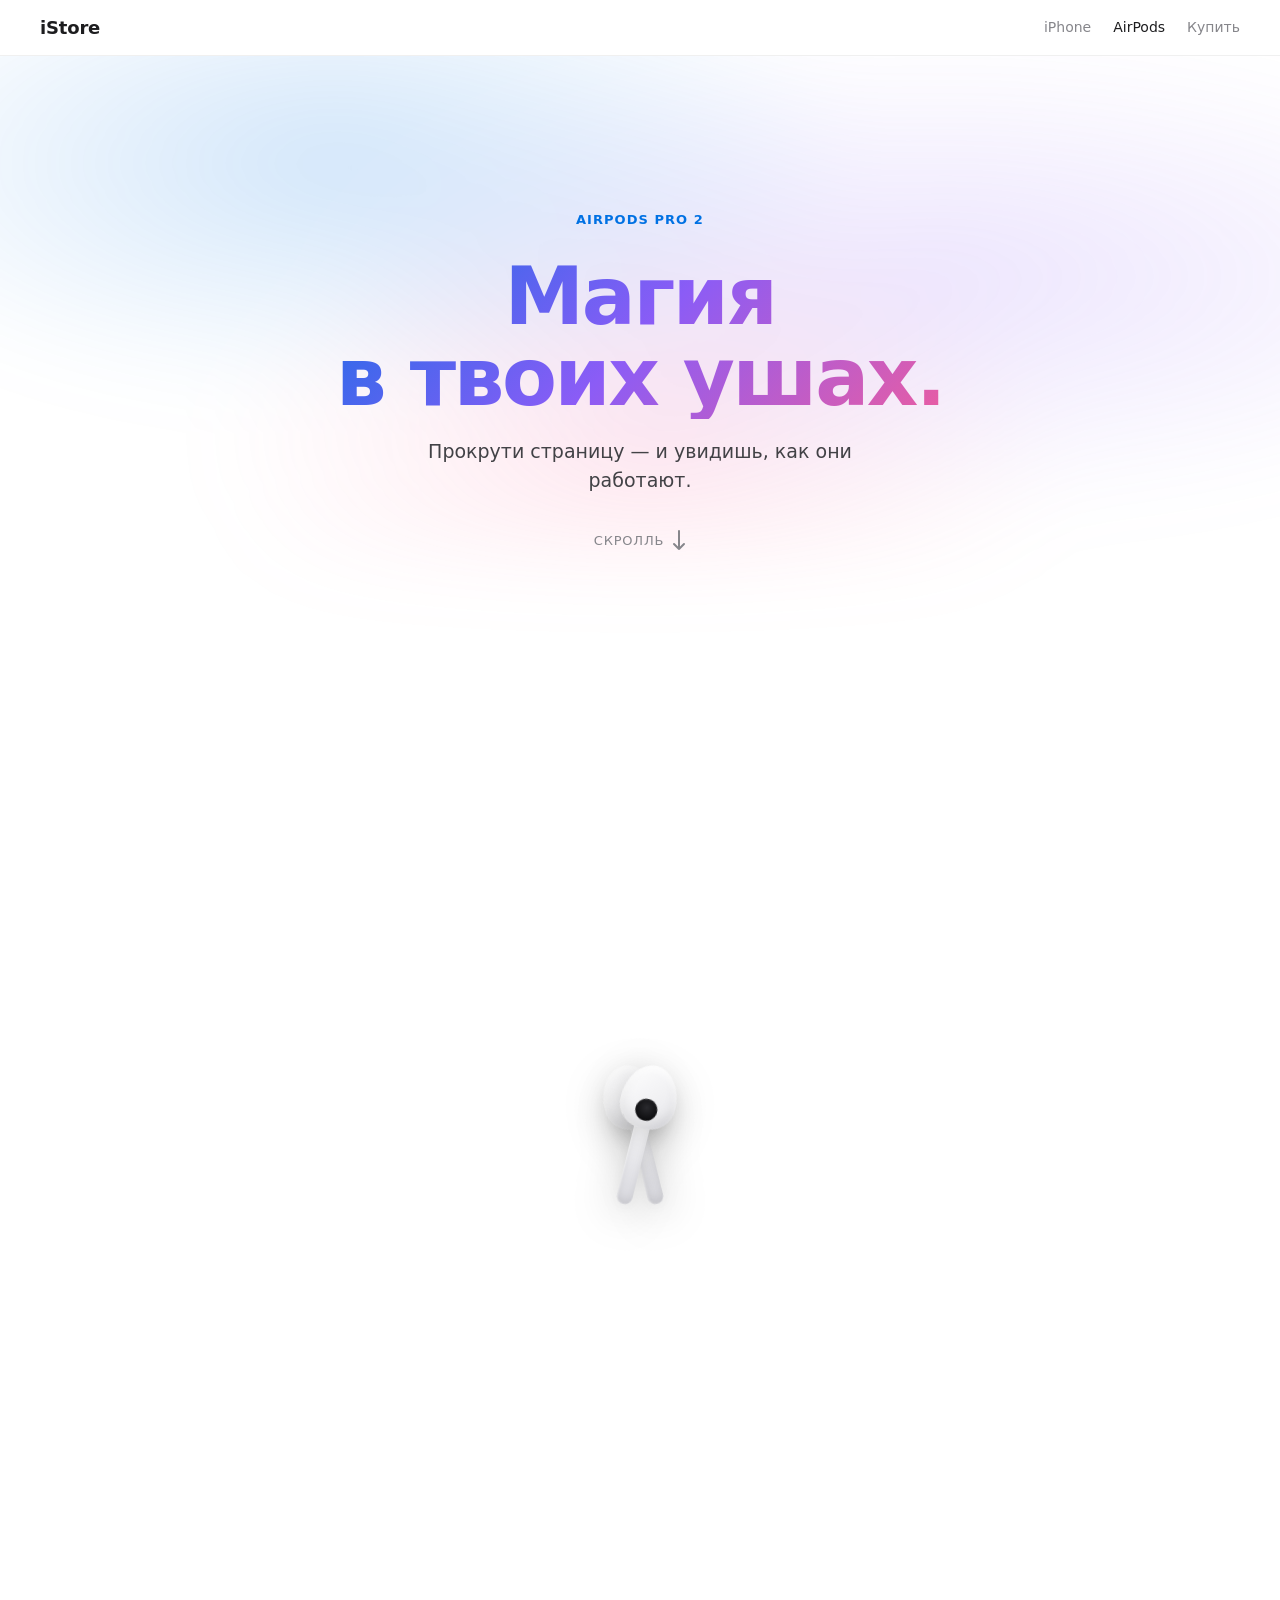
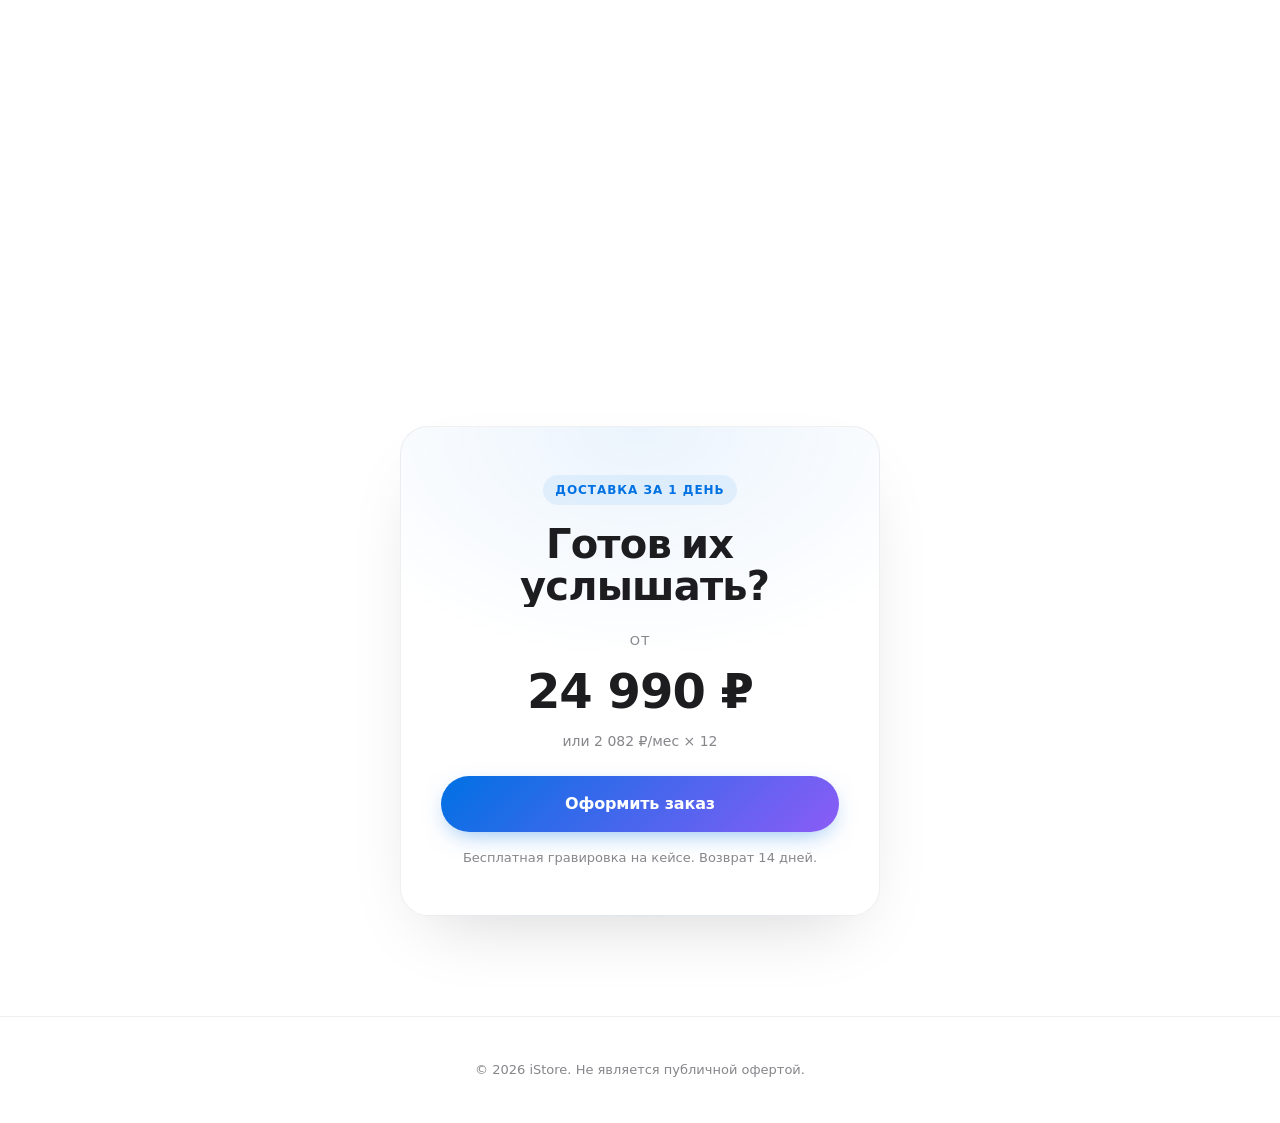
==== airpods.html @ 724ec8c1 "add dedicated AirPods page with sticky scroll story New /airpods.html with a 320svh sticky scene spl" ====
<!DOCTYPE html>
<html lang="ru">
<head>
  <meta charset="UTF-8" />
  <meta name="viewport" content="width=device-width, initial-scale=1, viewport-fit=cover" />
  <meta name="theme-color" content="#ffffff" />
  <meta name="description" content="AirPods Pro 2 — активное шумоподавление, пространственное аудио." />
  <title>AirPods Pro 2 — iStore</title>
  <link rel="stylesheet" href="styles.css" />
</head>
<body>
  <div class="scroll-progress" aria-hidden="true">
    <div class="scroll-progress__fill"></div>
  </div>

  <header class="nav">
    <a class="nav__logo" href="index.html">iStore</a>
    <nav class="nav__links" aria-label="Основная навигация">
      <a href="index.html#features">iPhone</a>
      <a href="airpods.html" aria-current="page">AirPods</a>
      <a href="#buy">Купить</a>
    </nav>
  </header>

  <main>
    <section class="story-hero">
      <div class="hero__glow" aria-hidden="true"></div>
      <p class="hero__eyebrow reveal">AirPods Pro 2</p>
      <h1 class="story-hero__title reveal--blur" style="--delay: 120ms">Магия в&nbsp;твоих&nbsp;ушах.</h1>
      <p class="story-hero__sub reveal" style="--delay: 280ms">
        Прокрути страницу — и&nbsp;увидишь, как они работают.
      </p>
      <div class="story-hero__hint" aria-hidden="true">
        <span>Скролль</span>
        <svg width="14" height="22" viewBox="0 0 14 22" fill="none">
          <path d="M7 1v18m0 0l-5-5m5 5l5-5" stroke="currentColor" stroke-width="2" stroke-linecap="round" stroke-linejoin="round"/>
        </svg>
      </div>
    </section>

    <section class="airpods-story" aria-label="Демонстрация AirPods Pro">
      <div class="airpods-story__track">
        <div class="airpods-story__viewport">
          <div class="silhouette" aria-hidden="true">
            <div class="silhouette__head"></div>
            <div class="silhouette__body"></div>
          </div>

          <div class="story-specs" aria-live="polite">
            <h2 class="story-specs__title">Что внутри</h2>
            <ul class="story-specs__list">
              <li><b>Чип H2</b><span>В&nbsp;2× мощнее активное шумоподавление и&nbsp;адаптивный режим.</span></li>
              <li><b>6 часов</b><span>Воспроизведение на&nbsp;одном заряде. До&nbsp;30&nbsp;ч с&nbsp;кейсом.</span></li>
              <li><b>Lossless</b><span>Аудио без&nbsp;потерь с&nbsp;ультранизкой задержкой в&nbsp;Vision Pro.</span></li>
              <li><b>USB-C, IP54</b><span>Зарядка кейса. Защита от пыли и&nbsp;брызг.</span></li>
            </ul>
          </div>

          <div class="story-bud story-bud--left" aria-hidden="true">
            <div class="airpod__bud"><span class="airpod__mesh"></span></div>
            <div class="airpod__stem"></div>
          </div>
          <div class="story-bud story-bud--right" aria-hidden="true">
            <div class="airpod__bud"><span class="airpod__mesh"></span></div>
            <div class="airpod__stem"></div>
          </div>
        </div>
      </div>
    </section>

    <section class="buy" id="buy">
      <div class="buy__card reveal--blur">
        <p class="buy__eyebrow">Доставка за&nbsp;1&nbsp;день</p>
        <h2 class="buy__title split" data-split>Готов их услышать?</h2>
        <div class="buy__price">
          <span class="buy__price-from">от</span>
          <span class="buy__price-value">24&nbsp;990&nbsp;₽</span>
          <span class="buy__price-note">или&nbsp;2&nbsp;082&nbsp;₽/мес ×&nbsp;12</span>
        </div>
        <a href="#" class="btn btn--primary btn--block">Оформить заказ</a>
        <p class="buy__small">Бесплатная гравировка на&nbsp;кейсе. Возврат 14&nbsp;дней.</p>
      </div>
    </section>
  </main>

  <footer class="footer">
    <p>© 2026 iStore. Не&nbsp;является публичной офертой.</p>
  </footer>

  <script src="script.js" defer></script>
</body>
</html>
---- styles.css ----
/* ============================================
   Reset & tokens (mobile-first, light theme)
   ============================================ */
*,
*::before,
*::after { box-sizing: border-box; }

html { -webkit-text-size-adjust: 100%; scroll-behavior: smooth; }

body {
  margin: 0;
  font-family: -apple-system, BlinkMacSystemFont, "SF Pro Display", "SF Pro Text",
               "Helvetica Neue", "Segoe UI", system-ui, sans-serif;
  color: #1d1d1f;
  background: #ffffff;
  line-height: 1.5;
  -webkit-font-smoothing: antialiased;
  overflow-x: hidden;
}

img, svg { display: block; max-width: 100%; }

a { color: inherit; text-decoration: none; }

button {
  font: inherit;
  color: inherit;
  background: none;
  border: 0;
  cursor: pointer;
}

:root {
  --accent: #0071e3;
  --accent-2: #8b5cf6;
  --accent-3: #ff5d8f;
  --ink: #1d1d1f;
  --ink-2: #424246;
  --ink-dim: #86868b;
  --bg: #ffffff;
  --bg-soft: #ffffff;
  --bg-card: #ffffff;
  --border: rgba(0,0,0,0.06);
  --border-strong: rgba(0,0,0,0.1);
  --shadow-sm: 0 1px 2px rgba(0,0,0,0.03), 0 4px 14px rgba(0,0,0,0.04);
  --shadow-md: 0 10px 28px -10px rgba(0,0,0,0.1), 0 2px 6px rgba(0,0,0,0.03);
  --shadow-lg: 0 30px 70px -30px rgba(0,0,0,0.18);
  --radius: 18px;
  --radius-lg: 28px;
  --maxw: 1120px;
  --pad: 20px;
}

@media (min-width: 768px) {
  :root { --pad: 40px; }
}

.scroll-progress {
  position: fixed;
  top: 0;
  left: 0;
  height: 3px;
  width: 100%;
  background: transparent;
  z-index: 100;
  pointer-events: none;
}
.scroll-progress__fill {
  height: 100%;
  width: 0;
  background: linear-gradient(90deg, var(--accent), var(--accent-2), var(--accent-3));
  transform-origin: left center;
  transition: width 0.05s linear;
}

.reveal {
  opacity: 0;
  transform: translateY(28px);
  transition: opacity 0.8s cubic-bezier(.2,.7,.2,1) var(--delay, 0ms),
              transform 0.8s cubic-bezier(.2,.7,.2,1) var(--delay, 0ms);
  will-change: opacity, transform;
}
.reveal.is-in { opacity: 1; transform: none; }

.reveal--scale {
  opacity: 0;
  transform: scale(0.92);
  transition: opacity 0.9s cubic-bezier(.2,.7,.2,1) var(--delay, 0ms),
              transform 0.9s cubic-bezier(.2,.7,.2,1) var(--delay, 0ms);
}
.reveal--scale.is-in { opacity: 1; transform: none; }

.reveal--blur {
  opacity: 0;
  filter: blur(14px);
  transform: translateY(20px);
  transition: opacity 1s cubic-bezier(.2,.7,.2,1) var(--delay, 0ms),
              filter   1s cubic-bezier(.2,.7,.2,1) var(--delay, 0ms),
              transform 1s cubic-bezier(.2,.7,.2,1) var(--delay, 0ms);
}
.reveal--blur.is-in { opacity: 1; filter: blur(0); transform: none; }

.split { display: inline-block; overflow: hidden; vertical-align: top; line-height: 1.05; }
.word {
  display: inline-block;
  transform: translateY(110%);
  opacity: 0;
  transition: transform 0.7s cubic-bezier(.2,.7,.2,1),
              opacity   0.7s cubic-bezier(.2,.7,.2,1);
  transition-delay: calc(var(--i, 0) * 70ms);
  will-change: transform, opacity;
}
.split.is-in .word { transform: translateY(0); opacity: 1; }
.word + .word { margin-left: 0.25em; }

@media (prefers-reduced-motion: reduce) {
  .reveal,
  .reveal--scale,
  .reveal--blur { opacity: 1; transform: none; filter: none; transition: none; }
  .split .word { opacity: 1; transform: none; transition: none; }
  *, *::before, *::after {
    animation-duration: 0.001ms !important;
    animation-iteration-count: 1 !important;
    transition-duration: 0.001ms !important;
  }
}

.nav {
  position: sticky;
  top: 0;
  z-index: 50;
  display: flex;
  align-items: center;
  justify-content: space-between;
  padding: 14px var(--pad);
  background: rgba(255,255,255,0.85);
  backdrop-filter: saturate(180%) blur(24px);
  -webkit-backdrop-filter: saturate(180%) blur(24px);
  border-bottom: 1px solid var(--border);
}
.nav__logo {
  font-weight: 700;
  letter-spacing: -0.01em;
  font-size: 18px;
  color: var(--ink);
}
.nav__links {
  display: flex;
  gap: 22px;
  font-size: 14px;
  color: var(--ink-dim);
}
.nav__links a { transition: color .2s; }
.nav__links a:hover { color: var(--ink); }
.nav__links a[aria-current="page"] { color: var(--ink); }

.btn {
  display: inline-flex;
  align-items: center;
  justify-content: center;
  padding: 14px 24px;
  border-radius: 999px;
  font-weight: 600;
  font-size: 15px;
  letter-spacing: -0.01em;
  transition: transform .2s ease, background .25s, box-shadow .25s, opacity .2s;
  white-space: nowrap;
}
.btn--primary {
  background: linear-gradient(135deg, var(--accent), var(--accent-2));
  color: #fff;
  box-shadow: 0 8px 24px -8px rgba(0,113,227,.5);
}
.btn--primary:hover {
  transform: translateY(-2px);
  box-shadow: 0 14px 32px -10px rgba(0,113,227,.55);
}
.btn--primary:active { transform: translateY(0); }
.btn--ghost {
  background: #ffffff;
  color: var(--ink);
  border: 1px solid var(--border-strong);
}
.btn--ghost:hover { background: #f5f5f7; border-color: rgba(0,0,0,0.18); }
.btn--block { display: flex; width: 100%; padding: 16px 24px; font-size: 16px; }

.hero {
  position: relative;
  min-height: calc(100svh - 56px);
  padding: 32px var(--pad) 80px;
  display: flex;
  flex-direction: column;
  align-items: center;
  text-align: center;
  overflow: hidden;
  isolation: isolate;
  background: #ffffff;
}

.hero__glow {
  position: absolute;
  inset: -10% -10% auto -10%;
  height: 90%;
  background:
    radial-gradient(50% 60% at 30% 30%, rgba(0,113,227,.18), transparent 70%),
    radial-gradient(60% 60% at 70% 50%, rgba(139,92,246,.16), transparent 70%),
    radial-gradient(40% 60% at 50% 80%, rgba(255,93,143,.14), transparent 70%);
  filter: blur(40px);
  z-index: -1;
  animation: glow-drift 14s ease-in-out infinite alternate;
}
@keyframes glow-drift {
  0%   { transform: translate3d(-3%, -2%, 0) scale(1); }
  100% { transform: translate3d(3%, 4%, 0) scale(1.08); }
}

.hero__eyebrow {
  font-size: 13px;
  letter-spacing: 0.08em;
  text-transform: uppercase;
  color: var(--accent);
  margin: 0 0 14px;
  font-weight: 600;
}

.hero__title {
  font-size: clamp(40px, 11vw, 72px);
  line-height: 1.02;
  letter-spacing: -0.03em;
  margin: 0 0 20px;
  font-weight: 700;
  color: var(--ink);
}
.hero__title .split { display: block; }
.hero__title--accent .word {
  background: linear-gradient(135deg, var(--accent) 0%, var(--accent-2) 60%, var(--accent-3) 100%);
  -webkit-background-clip: text;
  background-clip: text;
  color: transparent;
}

.hero__sub {
  margin: 0 auto 28px;
  max-width: 540px;
  color: var(--ink-2);
  font-size: clamp(16px, 4vw, 19px);
}

.hero__cta {
  display: flex;
  flex-wrap: wrap;
  gap: 12px;
  justify-content: center;
  margin-bottom: 36px;
}

.phone {
  --w: min(220px, 60vw);
  --h: calc(var(--w) * 2.05);
  --scroll: 0;
  position: relative;
  width: var(--w);
  height: var(--h);
  margin: 8px auto 0;
  perspective: 800px;
  transform: rotate(calc(-2deg + var(--scroll) * 12deg))
             scale(calc(1 + var(--scroll) * 0.08))
             translateY(calc(var(--scroll) * -10px));
  animation: phone-float 5s ease-in-out infinite;
  transition: transform 0.05s linear;
}
@keyframes phone-float {
  0%, 100% { translate: 0 0; }
  50%      { translate: 0 -10px; }
}

.phone__shadow {
  position: absolute;
  left: 50%;
  bottom: -28px;
  width: 70%;
  height: 24px;
  transform: translateX(-50%);
  background: radial-gradient(50% 50% at 50% 50%, rgba(0,113,227,.28), transparent 70%);
  filter: blur(8px);
  animation: shadow-pulse 5s ease-in-out infinite;
}
@keyframes shadow-pulse {
  0%, 100% { transform: translateX(-50%) scale(1); opacity: .8; }
  50%      { transform: translateX(-50%) scale(.85); opacity: .55; }
}

.phone__body {
  position: relative;
  width: 100%;
  height: 100%;
  border-radius: calc(var(--w) * 0.18);
  background:
    linear-gradient(135deg, #ffffff 0%, #ececef 60%, #d4d4d8 100%);
  padding: 8px;
  box-shadow:
    inset 0 0 0 1px rgba(255,255,255,.9),
    inset 0 -10px 30px rgba(0,0,0,.05),
    0 30px 60px -25px rgba(0,0,0,.18),
    0 0 60px rgba(0,113,227,.08);
}
.phone__body::before {
  content: '';
  position: absolute;
  inset: 4px;
  border-radius: calc(var(--w) * 0.16);
  background: linear-gradient(135deg, transparent 30%, rgba(255,255,255,.5) 50%, transparent 70%);
  pointer-events: none;
}

.phone__screen {
  position: relative;
  width: 100%;
  height: 100%;
  border-radius: calc(var(--w) * 0.14);
  overflow: hidden;
  background: #fafafa;
}

.phone__wallpaper {
  position: absolute;
  inset: 0;
  background:
    radial-gradient(circle at 30% 20%, #cfe1ff 0%, transparent 55%),
    radial-gradient(circle at 70% 60%, #e3d4ff 0%, transparent 55%),
    radial-gradient(circle at 50% 90%, #ffd6e3 0%, transparent 60%),
    #ffffff;
  animation: wallpaper-shift 8s ease-in-out infinite;
}
@keyframes wallpaper-shift {
  0%, 100% { transform: scale(1) rotate(0); }
  50%      { transform: scale(1.15) rotate(8deg); }
}

.phone__notch {
  position: absolute;
  top: 14px;
  left: 50%;
  transform: translateX(-50%);
  width: 30%;
  height: 18px;
  background: #1d1d1f;
  border-radius: 999px;
  z-index: 2;
}

.phone__time {
  position: absolute;
  bottom: 16px;
  left: 50%;
  transform: translateX(-50%);
  color: #1d1d1f;
  font-size: calc(var(--w) * 0.09);
  font-weight: 400;
  letter-spacing: -0.02em;
  text-shadow: 0 2px 12px rgba(255,255,255,.6);
}

.phone__camera { display: none; }

.hero__scroll {
  margin-top: 40px;
  width: 26px;
  height: 42px;
  border: 2px solid rgba(0,0,0,.18);
  border-radius: 999px;
  display: flex;
  justify-content: center;
  padding-top: 6px;
  animation: scroll-fade 2.4s ease-in-out infinite;
}
.hero__scroll span {
  width: 3px;
  height: 8px;
  background: var(--ink);
  border-radius: 999px;
  animation: scroll-dot 2.4s ease-in-out infinite;
}
@keyframes scroll-dot {
  0%   { transform: translateY(0); opacity: 1; }
  60%  { transform: translateY(14px); opacity: 0; }
  100% { transform: translateY(0); opacity: 0; }
}
@keyframes scroll-fade {
  0%, 100% { opacity: .55; }
  50%      { opacity: 1; }
}

.features {
  padding: 80px var(--pad);
  max-width: var(--maxw);
  margin: 0 auto;
}
.section-title {
  font-size: clamp(32px, 8vw, 56px);
  line-height: 1.05;
  letter-spacing: -0.03em;
  text-align: center;
  margin: 0 0 48px;
  font-weight: 700;
  color: var(--ink);
}

.features__grid {
  display: grid;
  grid-template-columns: 1fr;
  gap: 16px;
}
@media (min-width: 640px) {
  .features__grid { grid-template-columns: 1fr 1fr; gap: 20px; }
}
@media (min-width: 1024px) {
  .features__grid { grid-template-columns: repeat(4, 1fr); }
}

.feature {
  position: relative;
  padding: 28px 24px;
  background: var(--bg-card);
  border: 1px solid var(--border);
  border-radius: var(--radius);
  overflow: hidden;
  transition: transform .35s ease, border-color .35s, background .35s, box-shadow .35s;
  box-shadow: var(--shadow-sm);
}
.feature::before {
  content: '';
  position: absolute;
  inset: -1px;
  border-radius: inherit;
  padding: 1px;
  background: linear-gradient(135deg, var(--accent), var(--accent-2));
  -webkit-mask: linear-gradient(#000 0 0) content-box, linear-gradient(#000 0 0);
          mask: linear-gradient(#000 0 0) content-box, linear-gradient(#000 0 0);
  -webkit-mask-composite: xor;
          mask-composite: exclude;
  opacity: 0;
  transition: opacity .35s ease;
  pointer-events: none;
}
.feature:hover {
  transform: translateY(-4px);
  box-shadow: var(--shadow-md);
}
.feature:hover::before { opacity: 1; }

.feature__icon {
  width: 56px;
  height: 56px;
  border-radius: 14px;
  display: grid;
  place-items: center;
  margin-bottom: 18px;
  color: var(--accent);
  background: rgba(0,113,227,.08);
}
.feature__icon--cam { color: #8b5cf6; background: rgba(139,92,246,.08); }
.feature__icon--bat { color: #10b981; background: rgba(16,185,129,.08); }
.feature__icon--ti  { color: #ff5d8f; background: rgba(255,93,143,.08); }
.feature__icon svg { width: 32px; height: 32px; }

.feature h3 {
  font-size: 22px;
  letter-spacing: -0.02em;
  margin: 0 0 6px;
  color: var(--ink);
}
.feature p {
  margin: 0;
  color: var(--ink-dim);
  font-size: 15px;
}

.buy {
  padding: 60px var(--pad) 100px;
  display: grid;
  place-items: center;
  background: var(--bg-soft);
}
.buy__card {
  width: 100%;
  max-width: 480px;
  padding: 36px 28px;
  background:
    radial-gradient(120% 80% at 50% 0%, rgba(0,113,227,.08), transparent 60%),
    var(--bg-card);
  border: 1px solid var(--border);
  border-radius: var(--radius-lg);
  text-align: center;
  box-shadow: var(--shadow-lg);
}
@media (min-width: 768px) {
  .buy__card { padding: 48px 40px; }
}

.buy__eyebrow {
  display: inline-block;
  font-size: 12px;
  letter-spacing: 0.08em;
  text-transform: uppercase;
  color: var(--accent);
  background: rgba(0,113,227,.08);
  padding: 6px 12px;
  border-radius: 999px;
  margin: 0 0 18px;
  font-weight: 600;
}
.buy__title {
  font-size: clamp(28px, 7vw, 40px);
  letter-spacing: -0.02em;
  margin: 0 0 24px;
  font-weight: 700;
  color: var(--ink);
}

.buy__colors {
  display: flex;
  gap: 14px;
  justify-content: center;
  margin: 0 0 28px;
}
.swatch {
  width: 36px;
  height: 36px;
  border-radius: 50%;
  border: 2px solid var(--border-strong);
  position: relative;
  transition: transform .2s, border-color .2s;
}
.swatch:hover { transform: scale(1.1); }
.swatch.is-active {
  border-color: var(--ink);
  transform: scale(1.15);
}
.swatch.is-active::after {
  content: '';
  position: absolute;
  inset: -6px;
  border-radius: 50%;
  border: 1px solid rgba(0,0,0,.25);
}
.swatch--natural { background: linear-gradient(135deg, #c4b8a8, #8e8275); }
.swatch--blue    { background: linear-gradient(135deg, #4f6377, #2c3e54); }
.swatch--white   { background: linear-gradient(135deg, #f0ede8, #c8c4be); }
.swatch--black   { background: linear-gradient(135deg, #3a3a3a, #1a1a1a); }

.buy__price {
  display: flex;
  flex-direction: column;
  align-items: center;
  gap: 4px;
  margin: 0 0 24px;
}
.buy__price-from {
  font-size: 13px;
  color: var(--ink-dim);
  text-transform: uppercase;
  letter-spacing: 0.08em;
}
.buy__price-value {
  font-size: clamp(36px, 9vw, 48px);
  font-weight: 700;
  letter-spacing: -0.02em;
  color: var(--ink);
}
.buy__price-note {
  font-size: 14px;
  color: var(--ink-dim);
}

.buy__small {
  margin: 16px 0 0;
  font-size: 13px;
  color: var(--ink-dim);
}

.airpods {
  padding: 80px var(--pad) 100px;
  border-top: 1px solid var(--border);
}
.airpods__inner {
  max-width: var(--maxw);
  margin: 0 auto;
  display: grid;
  grid-template-columns: 1fr;
  gap: 32px;
  align-items: center;
  text-align: center;
}
@media (min-width: 900px) {
  .airpods__inner {
    grid-template-columns: 1fr 1fr;
    text-align: left;
    gap: 60px;
  }
}

.airpods__visual {
  position: relative;
  height: 280px;
  display: flex;
  justify-content: center;
  align-items: center;
  gap: 28px;
  isolation: isolate;
}

.airpod {
  display: flex;
  flex-direction: column;
  align-items: center;
  position: relative;
  z-index: 2;
}
.airpod--left  { animation: bud-float 4s ease-in-out infinite; transform: rotate(-14deg); }
.airpod--right { animation: bud-float 4s ease-in-out 0.4s infinite reverse; transform: rotate(14deg); }

@keyframes bud-float {
  0%, 100% { translate: 0 0; }
  50%      { translate: 0 -10px; }
}

.airpod__bud {
  position: relative;
  width: 56px;
  height: 64px;
  border-radius: 50% 50% 45% 45% / 60% 60% 40% 40%;
  background: linear-gradient(135deg, #ffffff 0%, #ececef 75%, #d8d8de 100%);
  box-shadow:
    inset 0 -8px 14px rgba(0,0,0,.08),
    inset 0 4px 6px rgba(255,255,255,.95),
    0 14px 30px -12px rgba(0,0,0,.22);
}
.airpod__mesh {
  position: absolute;
  width: 22px;
  height: 22px;
  border-radius: 50%;
  background: radial-gradient(circle at 50% 40%, #2a2a2e 0%, #0a0a0c 80%);
  bottom: 8px;
  left: 50%;
  transform: translateX(-50%);
  box-shadow: inset 0 1px 2px rgba(255,255,255,.1);
}
.airpod__stem {
  width: 16px;
  height: 80px;
  margin-top: -2px;
  border-radius: 0 0 8px 8px;
  background: linear-gradient(180deg, #f4f4f6 0%, #d8d8de 100%);
  box-shadow:
    inset 0 -4px 8px rgba(0,0,0,.08),
    inset 1px 0 2px rgba(255,255,255,.6),
    0 8px 18px -6px rgba(0,0,0,.18);
}

.wave {
  position: absolute;
  top: 50%;
  left: 50%;
  width: 90px;
  height: 90px;
  margin: -45px 0 0 -45px;
  border-radius: 50%;
  border: 2px solid rgba(0,113,227,.35);
  animation: wave-out 3s linear infinite;
  z-index: 1;
  pointer-events: none;
}
.wave--1 { animation-delay: 0s; }
.wave--2 { animation-delay: 1s; }
.wave--3 { animation-delay: 2s; }

@keyframes wave-out {
  0%   { transform: scale(.4); opacity: .7; border-width: 3px; }
  100% { transform: scale(3.4); opacity: 0;  border-width: 1px; }
}

.airpods__eyebrow {
  font-size: 13px;
  letter-spacing: 0.08em;
  text-transform: uppercase;
  color: var(--accent);
  margin: 0 0 14px;
  font-weight: 600;
}
.airpods__title {
  font-size: clamp(32px, 8vw, 48px);
  line-height: 1.05;
  letter-spacing: -0.03em;
  margin: 0 0 18px;
  font-weight: 700;
  color: var(--ink);
}
.airpods__sub {
  margin: 0 auto 24px;
  color: var(--ink-2);
  font-size: clamp(16px, 4vw, 18px);
  max-width: 460px;
}
@media (min-width: 900px) {
  .airpods__sub { margin-left: 0; margin-right: 0; }
}
.airpods__price {
  display: flex;
  align-items: baseline;
  gap: 10px;
  justify-content: center;
  margin: 0 0 26px;
}
@media (min-width: 900px) {
  .airpods__price { justify-content: flex-start; }
}
.airpods__price-from {
  font-size: 13px;
  color: var(--ink-dim);
  text-transform: uppercase;
  letter-spacing: 0.08em;
}
.airpods__price-value {
  font-size: clamp(28px, 6vw, 36px);
  font-weight: 700;
  letter-spacing: -0.02em;
  color: var(--ink);
}

/* ============================================
   AIRPODS PAGE — hero
   ============================================ */
.story-hero {
  position: relative;
  min-height: 70svh;
  padding: 60px var(--pad) 40px;
  display: flex;
  flex-direction: column;
  align-items: center;
  justify-content: center;
  text-align: center;
  overflow: hidden;
  isolation: isolate;
}
.story-hero__title {
  font-size: clamp(40px, 11vw, 80px);
  font-weight: 700;
  line-height: 1.02;
  letter-spacing: -0.03em;
  margin: 12px 0 18px;
  background: linear-gradient(135deg, var(--accent), var(--accent-2), var(--accent-3));
  -webkit-background-clip: text;
  background-clip: text;
  color: transparent;
  max-width: 780px;
}
.story-hero__sub {
  font-size: clamp(16px, 4vw, 19px);
  color: var(--ink-2);
  max-width: 480px;
  margin: 0 0 36px;
}
.story-hero__hint {
  display: inline-flex;
  align-items: center;
  gap: 8px;
  color: var(--ink-dim);
  font-size: 13px;
  letter-spacing: 0.06em;
  text-transform: uppercase;
  animation: hint-bob 2.2s ease-in-out infinite;
}
.story-hero__hint svg { color: var(--ink-dim); }
@keyframes hint-bob {
  0%, 100% { transform: translateY(0); opacity: .55; }
  50%      { transform: translateY(6px); opacity: 1; }
}

/* ============================================
   AIRPODS STORY — sticky scroll-driven scene
   ============================================ */
.airpods-story {
  --p-spread: 0;
  --p-hold: 0;
  --p-close: 0;
  position: relative;
  background: #fff;
}
.airpods-story__track {
  height: 320svh;
  position: relative;
}
.airpods-story__viewport {
  position: sticky;
  top: 0;
  height: 100svh;
  overflow: hidden;
}

/* Specs panel — fades in during hold, out during close */
.story-specs {
  position: absolute;
  inset: 0;
  display: flex;
  flex-direction: column;
  align-items: center;
  justify-content: center;
  padding: 0 var(--pad);
  text-align: center;
  z-index: 2;
  opacity: calc(var(--p-hold) - var(--p-close));
  transform: translateY(calc((1 - var(--p-hold)) * 24px));
  pointer-events: none;
}
.story-specs__title {
  font-size: clamp(28px, 6vw, 44px);
  font-weight: 700;
  letter-spacing: -0.02em;
  margin: 0 0 24px;
}
.story-specs__list {
  list-style: none;
  margin: 0;
  padding: 0;
  display: grid;
  gap: 12px;
  width: 100%;
  max-width: 480px;
  text-align: left;
}
.story-specs__list li {
  display: grid;
  grid-template-columns: minmax(80px, auto) 1fr;
  gap: 14px;
  align-items: baseline;
  padding: 14px 18px;
  border: 1px solid var(--border);
  border-radius: 14px;
  background: #fff;
  box-shadow: var(--shadow-sm);
}
.story-specs__list b {
  font-size: 16px;
  color: var(--accent);
  font-weight: 700;
}
.story-specs__list span {
  font-size: 14px;
  color: var(--ink-2);
  line-height: 1.4;
}

/* Silhouette — slides in from below + fades during close */
.silhouette {
  position: absolute;
  left: 50%;
  bottom: 0;
  width: clamp(220px, 60vw, 280px);
  transform: translate(-50%, calc((1 - var(--p-close)) * 100%));
  opacity: var(--p-close);
  z-index: 1;
  pointer-events: none;
}
.silhouette__head {
  width: 64%;
  aspect-ratio: 1;
  border-radius: 50%;
  background: linear-gradient(180deg, #f0f0f3 0%, #d8d8de 100%);
  margin: 0 auto;
  box-shadow: inset 0 -10px 24px rgba(0,0,0,.06);
}
.silhouette__body {
  margin-top: -8%;
  width: 100%;
  height: 22svh;
  background: linear-gradient(180deg, #d8d8de 0%, #ececef 60%, #ffffff 100%);
  border-radius: 50% 50% 0 0 / 70% 70% 0 0;
}

/* The two AirPods — driven by --p-spread and --p-close */
.story-bud {
  position: absolute;
  left: 50%;
  top: 50%;
  width: 56px;
  margin-left: -28px;
  margin-top: -72px;
  z-index: 3;
  display: flex;
  flex-direction: column;
  align-items: center;
  --spread-x: 0px;
  --ear-x: 0px;
  --tilt: 0deg;
  transform:
    translateX(calc(
      var(--spread-x) * var(--p-spread)
      + (var(--ear-x) - var(--spread-x)) * var(--p-close)
    ))
    translateY(calc(var(--p-close) * 18svh))
    rotate(calc(var(--tilt) * (1 - var(--p-close) * 0.5)));
  transition: transform 60ms linear;
  filter: drop-shadow(0 12px 20px rgba(0,0,0,.18));
}
.story-bud--left  { --spread-x: -34vw; --ear-x: -90px; --tilt: -14deg; }
.story-bud--right { --spread-x:  34vw; --ear-x:  90px; --tilt:  14deg; }

@media (min-width: 900px) {
  .story-bud--left  { --spread-x: -28vw; --ear-x: -100px; }
  .story-bud--right { --spread-x:  28vw; --ear-x:  100px; }
}

@media (prefers-reduced-motion: reduce) {
  .airpods-story__track { height: auto; }
  .airpods-story__viewport { position: relative; height: auto; padding: 60px 0; }
  .story-specs { position: relative; opacity: 1; transform: none; pointer-events: auto; }
  .silhouette, .story-bud { display: none; }
}

.footer {
  padding: 30px var(--pad);
  text-align: center;
  font-size: 13px;
  color: var(--ink-dim);
  border-top: 1px solid var(--border);
  background: var(--bg-soft);
}

@media (min-width: 900px) {
  .hero {
    flex-direction: row;
    text-align: left;
    align-items: center;
    justify-content: center;
    gap: 60px;
    padding-top: 60px;
  }
  .hero__content { max-width: 540px; }
  .hero__cta { justify-content: flex-start; }
  .hero__sub { margin-left: 0; margin-right: 0; }
  .phone { --w: 280px; margin: 0; flex-shrink: 0; }
  .hero__scroll {
    position: absolute;
    bottom: 24px;
    left: 50%;
    transform: translateX(-50%);
    margin-top: 0;
  }
}
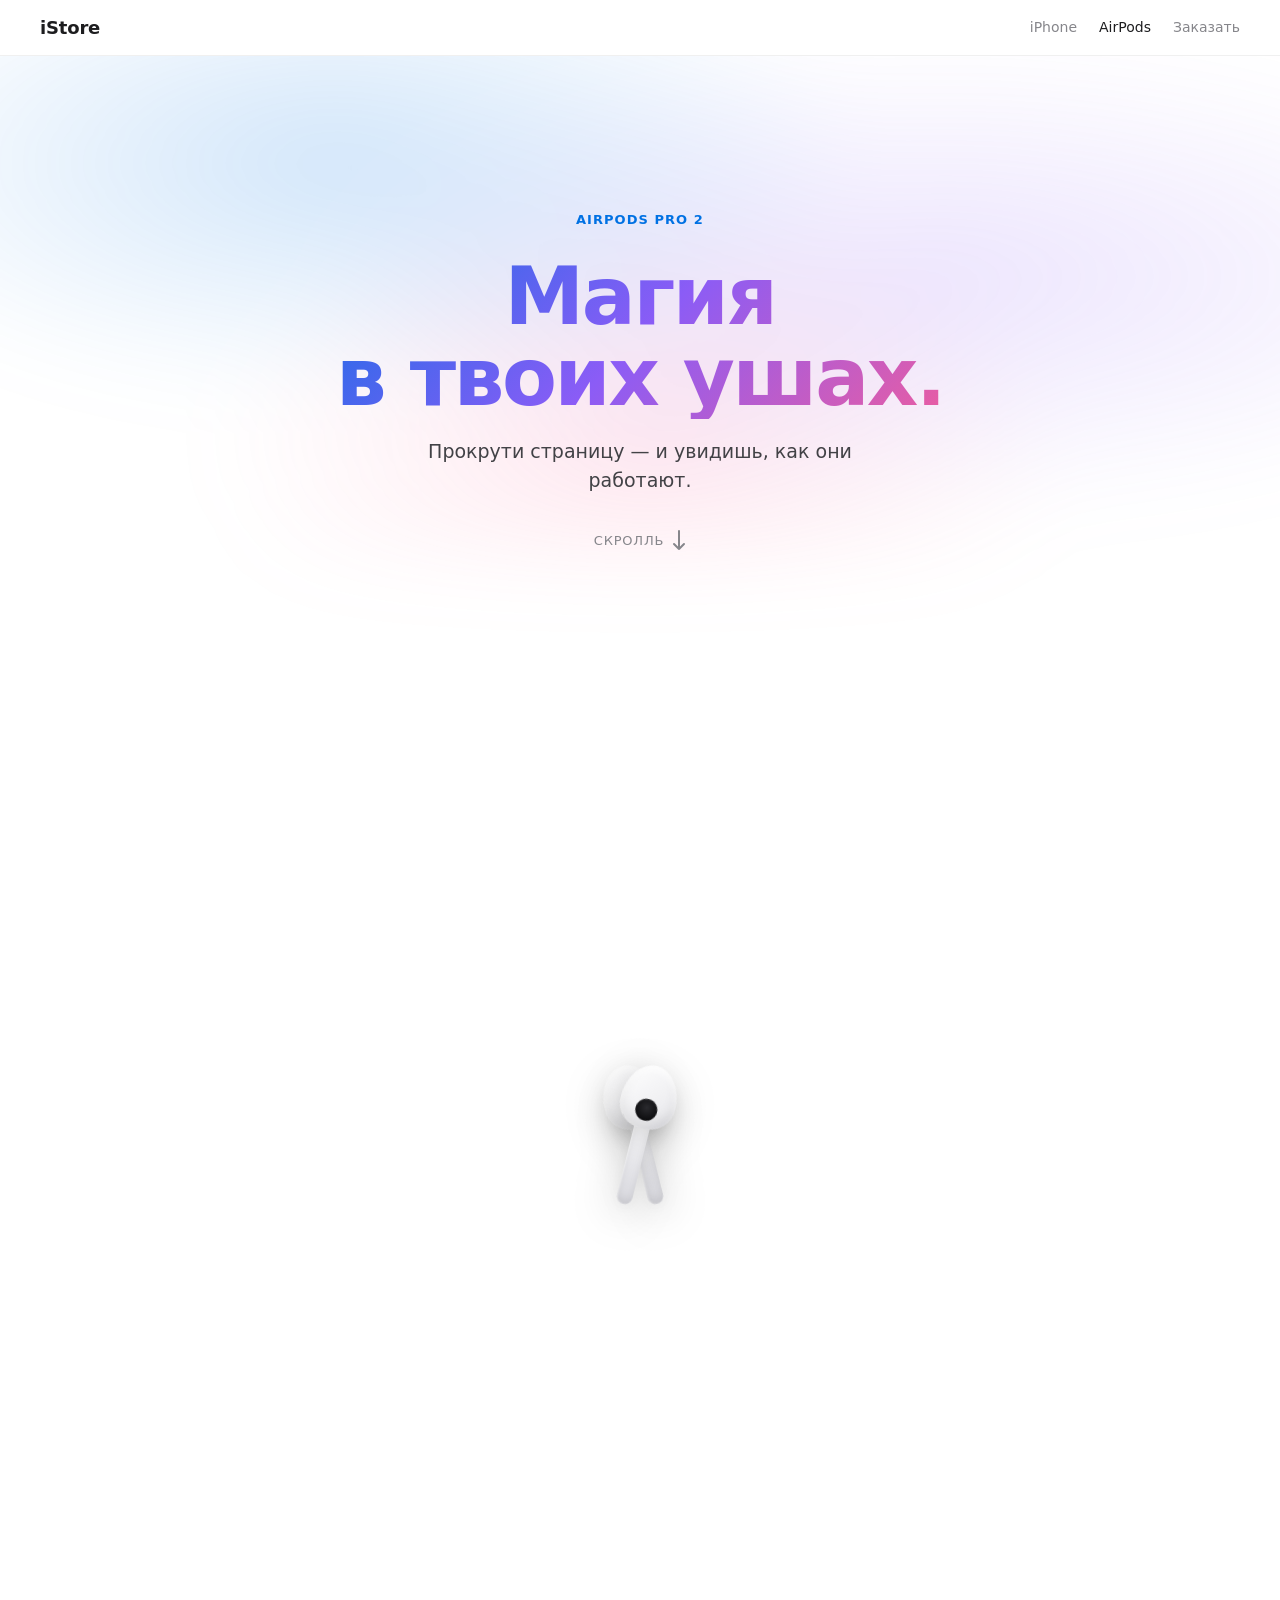
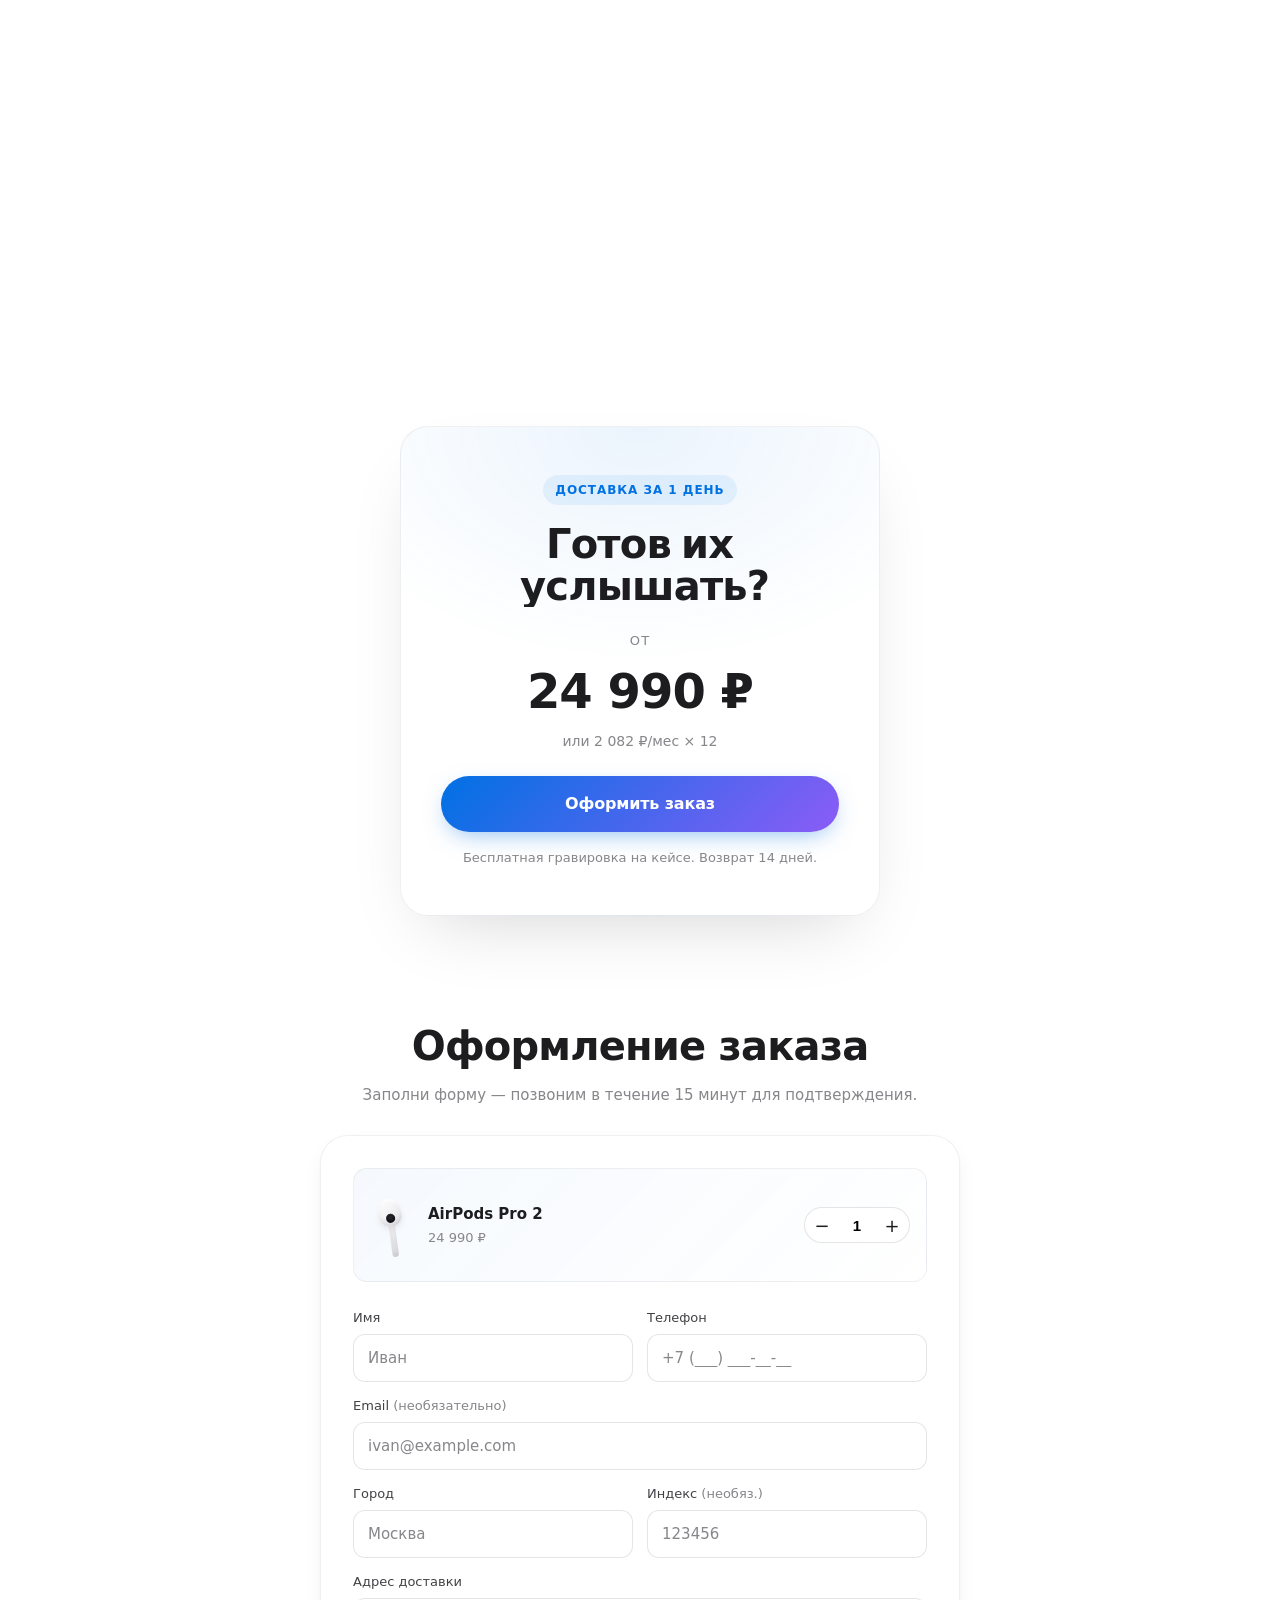
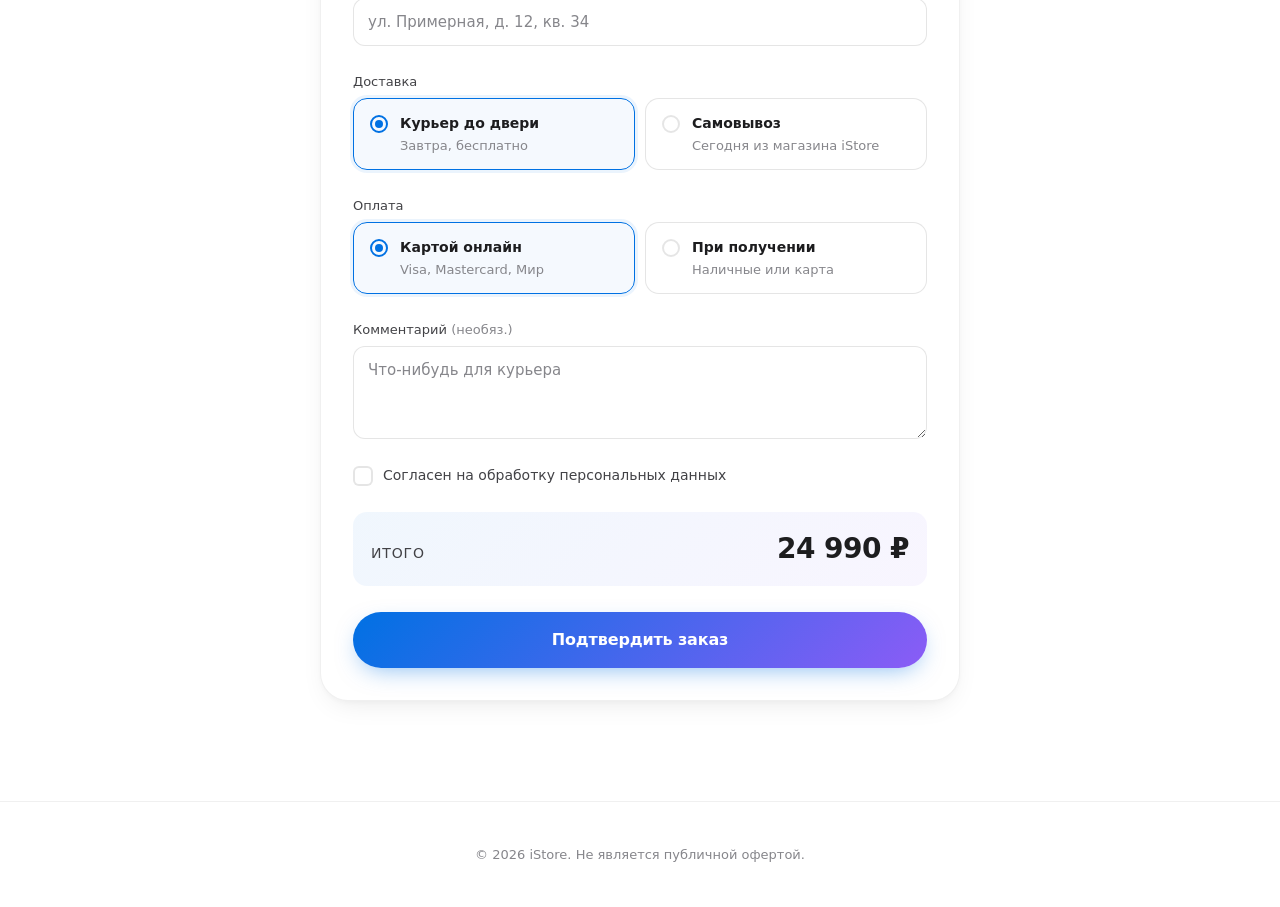
==== commit 60f09d8b: "add order form for AirPods with client-side submit New section #order-form on airpods.html, with: - " ====
--- a/airpods.html
+++ b/airpods.html
@@ -18,7 +18,7 @@
     <nav class="nav__links" aria-label="Основная навигация">
       <a href="index.html#features">iPhone</a>
       <a href="airpods.html" aria-current="page">AirPods</a>
-      <a href="#buy">Купить</a>
+      <a href="#order-form">Заказать</a>
     </nav>
   </header>
 
@@ -77,8 +77,129 @@
           <span class="buy__price-value">24&nbsp;990&nbsp;₽</span>
           <span class="buy__price-note">или&nbsp;2&nbsp;082&nbsp;₽/мес ×&nbsp;12</span>
         </div>
-        <a href="#" class="btn btn--primary btn--block">Оформить заказ</a>
+        <a href="#order-form" class="btn btn--primary btn--block">Оформить заказ</a>
         <p class="buy__small">Бесплатная гравировка на&nbsp;кейсе. Возврат 14&nbsp;дней.</p>
+      </div>
+    </section>
+
+    <section class="order" id="order-form">
+      <div class="order__inner">
+        <h2 class="order__title reveal">Оформление заказа</h2>
+        <p class="order__sub reveal" style="--delay: 80ms">Заполни форму — позвоним в&nbsp;течение 15&nbsp;минут для подтверждения.</p>
+
+        <form class="order-form reveal" style="--delay: 160ms" data-price="24990" novalidate>
+          <div class="order-form__product">
+            <div class="order-form__product-mini" aria-hidden="true">
+              <div class="airpod airpod--mini">
+                <div class="airpod__bud"><span class="airpod__mesh"></span></div>
+                <div class="airpod__stem"></div>
+              </div>
+            </div>
+            <div class="order-form__product-text">
+              <p class="order-form__product-name">AirPods Pro 2</p>
+              <p class="order-form__product-price">24&nbsp;990&nbsp;₽</p>
+            </div>
+            <div class="qty-stepper" role="group" aria-label="Количество">
+              <button type="button" class="qty-stepper__btn" data-action="dec" aria-label="Уменьшить">−</button>
+              <input type="number" name="qty" value="1" min="1" max="10" inputmode="numeric" aria-label="Количество" />
+              <button type="button" class="qty-stepper__btn" data-action="inc" aria-label="Увеличить">+</button>
+            </div>
+          </div>
+
+          <div class="order-form__grid">
+            <label class="field">
+              <span class="field__label">Имя</span>
+              <input type="text" name="name" required autocomplete="name" placeholder="Иван" />
+            </label>
+            <label class="field">
+              <span class="field__label">Телефон</span>
+              <input type="tel" name="phone" required autocomplete="tel" placeholder="+7 (___) ___-__-__" pattern="[+0-9\s\-\(\)]{7,}" />
+            </label>
+            <label class="field field--full">
+              <span class="field__label">Email <span class="field__optional">(необязательно)</span></span>
+              <input type="email" name="email" autocomplete="email" placeholder="ivan@example.com" />
+            </label>
+            <label class="field">
+              <span class="field__label">Город</span>
+              <input type="text" name="city" required autocomplete="address-level2" placeholder="Москва" />
+            </label>
+            <label class="field">
+              <span class="field__label">Индекс <span class="field__optional">(необяз.)</span></span>
+              <input type="text" name="zip" autocomplete="postal-code" placeholder="123456" inputmode="numeric" pattern="[0-9]{4,10}" />
+            </label>
+            <label class="field field--full">
+              <span class="field__label">Адрес доставки</span>
+              <input type="text" name="address" required autocomplete="street-address" placeholder="ул. Примерная, д.&nbsp;12, кв.&nbsp;34" />
+            </label>
+          </div>
+
+          <fieldset class="order-form__radios">
+            <legend>Доставка</legend>
+            <label class="radio-card">
+              <input type="radio" name="delivery" value="courier" checked />
+              <div class="radio-card__body">
+                <b>Курьер до&nbsp;двери</b>
+                <span>Завтра, бесплатно</span>
+              </div>
+            </label>
+            <label class="radio-card">
+              <input type="radio" name="delivery" value="pickup" />
+              <div class="radio-card__body">
+                <b>Самовывоз</b>
+                <span>Сегодня из&nbsp;магазина iStore</span>
+              </div>
+            </label>
+          </fieldset>
+
+          <fieldset class="order-form__radios">
+            <legend>Оплата</legend>
+            <label class="radio-card">
+              <input type="radio" name="payment" value="card" checked />
+              <div class="radio-card__body">
+                <b>Картой онлайн</b>
+                <span>Visa, Mastercard, Мир</span>
+              </div>
+            </label>
+            <label class="radio-card">
+              <input type="radio" name="payment" value="cash" />
+              <div class="radio-card__body">
+                <b>При получении</b>
+                <span>Наличные или&nbsp;карта</span>
+              </div>
+            </label>
+          </fieldset>
+
+          <label class="field">
+            <span class="field__label">Комментарий <span class="field__optional">(необяз.)</span></span>
+            <textarea name="comment" rows="3" placeholder="Что-нибудь для курьера"></textarea>
+          </label>
+
+          <label class="checkbox">
+            <input type="checkbox" name="consent" required />
+            <span>Согласен на&nbsp;обработку персональных данных</span>
+          </label>
+
+          <div class="order-form__total">
+            <span class="order-form__total-label">Итого</span>
+            <strong class="order-form__total-value" data-total>24&nbsp;990&nbsp;₽</strong>
+          </div>
+
+          <button type="submit" class="btn btn--primary btn--block">Подтвердить заказ</button>
+        </form>
+
+        <div class="order-success" hidden role="status" aria-live="polite">
+          <div class="order-success__icon" aria-hidden="true">
+            <svg viewBox="0 0 64 64" fill="none" stroke="currentColor" stroke-width="3">
+              <circle cx="32" cy="32" r="28" />
+              <path d="M20 33l8 8 16-18" stroke-linecap="round" stroke-linejoin="round" />
+            </svg>
+          </div>
+          <h3 class="order-success__title">Заказ принят!</h3>
+          <p class="order-success__text">Мы позвоним на&nbsp;<span data-success-phone></span> в&nbsp;течение 15&nbsp;минут для подтверждения.</p>
+          <p class="order-success__order-id">Номер заказа: <strong data-success-id></strong></p>
+          <p class="order-success__total">Сумма: <strong data-success-total></strong></p>
+          <button type="button" class="btn btn--ghost order-success__again" data-reset-order>Оформить ещё</button>
+        </div>
       </div>
     </section>
   </main>
--- a/styles.css
+++ b/styles.css
@@ -5,7 +5,7 @@
 *::before,
 *::after { box-sizing: border-box; }
 
-html { -webkit-text-size-adjust: 100%; scroll-behavior: smooth; }
+html { -webkit-text-size-adjust: 100%; scroll-behavior: smooth; scroll-padding-top: 70px; }
 
 body {
   margin: 0;
@@ -477,7 +477,7 @@
 }
 
 .buy {
-  padding: 60px var(--pad) 100px;
+  padding: 60px var(--pad) 60px;
   display: grid;
   place-items: center;
   background: var(--bg-soft);
@@ -619,6 +619,7 @@
 }
 .airpod--left  { animation: bud-float 4s ease-in-out infinite; transform: rotate(-14deg); }
 .airpod--right { animation: bud-float 4s ease-in-out 0.4s infinite reverse; transform: rotate(14deg); }
+.airpod--mini  { animation: none; transform: rotate(-8deg) scale(0.65); }
 
 @keyframes bud-float {
   0%, 100% { translate: 0 0; }
@@ -729,9 +730,6 @@
   color: var(--ink);
 }
 
-/* ============================================
-   AIRPODS PAGE — hero
-   ============================================ */
 .story-hero {
   position: relative;
   min-height: 70svh;
@@ -778,9 +776,6 @@
   50%      { transform: translateY(6px); opacity: 1; }
 }
 
-/* ============================================
-   AIRPODS STORY — sticky scroll-driven scene
-   ============================================ */
 .airpods-story {
   --p-spread: 0;
   --p-hold: 0;
@@ -799,7 +794,6 @@
   overflow: hidden;
 }
 
-/* Specs panel — fades in during hold, out during close */
 .story-specs {
   position: absolute;
   inset: 0;
@@ -852,7 +846,6 @@
   line-height: 1.4;
 }
 
-/* Silhouette — slides in from below + fades during close */
 .silhouette {
   position: absolute;
   left: 50%;
@@ -879,7 +872,6 @@
   border-radius: 50% 50% 0 0 / 70% 70% 0 0;
 }
 
-/* The two AirPods — driven by --p-spread and --p-close */
 .story-bud {
   position: absolute;
   left: 50%;
@@ -918,6 +910,344 @@
   .story-specs { position: relative; opacity: 1; transform: none; pointer-events: auto; }
   .silhouette, .story-bud { display: none; }
 }
+
+/* ============================================
+   ORDER FORM
+   ============================================ */
+.order {
+  padding: 40px var(--pad) 100px;
+  background: var(--bg-soft);
+}
+.order__inner {
+  max-width: 640px;
+  margin: 0 auto;
+}
+.order__title {
+  font-size: clamp(28px, 7vw, 40px);
+  letter-spacing: -0.02em;
+  font-weight: 700;
+  margin: 0 0 8px;
+  text-align: center;
+}
+.order__sub {
+  margin: 0 0 28px;
+  color: var(--ink-dim);
+  text-align: center;
+  font-size: 15px;
+}
+
+.order-form {
+  background: #fff;
+  border: 1px solid var(--border);
+  border-radius: var(--radius-lg);
+  padding: 24px;
+  box-shadow: var(--shadow-md);
+  display: grid;
+  gap: 22px;
+}
+@media (min-width: 640px) {
+  .order-form { padding: 32px; gap: 26px; }
+}
+
+.order-form__product {
+  display: grid;
+  grid-template-columns: auto 1fr auto;
+  align-items: center;
+  gap: 14px;
+  padding: 14px 16px;
+  border: 1px solid var(--border);
+  border-radius: 14px;
+  background: linear-gradient(135deg, rgba(0,113,227,.04), transparent);
+}
+.order-form__product-mini {
+  width: 44px;
+  height: 84px;
+  display: flex;
+  align-items: flex-start;
+  justify-content: center;
+  overflow: hidden;
+}
+.order-form__product-mini .airpod__bud {
+  width: 36px;
+  height: 42px;
+  box-shadow:
+    inset 0 -5px 9px rgba(0,0,0,.08),
+    inset 0 3px 4px rgba(255,255,255,.95),
+    0 6px 14px -6px rgba(0,0,0,.2);
+}
+.order-form__product-mini .airpod__mesh {
+  width: 14px;
+  height: 14px;
+  bottom: 5px;
+}
+.order-form__product-mini .airpod__stem {
+  width: 10px;
+  height: 50px;
+}
+.order-form__product-name {
+  margin: 0;
+  font-weight: 600;
+  font-size: 15px;
+  color: var(--ink);
+}
+.order-form__product-price {
+  margin: 2px 0 0;
+  font-size: 13px;
+  color: var(--ink-dim);
+}
+
+.qty-stepper {
+  display: inline-flex;
+  align-items: center;
+  background: #fff;
+  border: 1px solid var(--border-strong);
+  border-radius: 999px;
+  overflow: hidden;
+}
+.qty-stepper__btn {
+  width: 34px;
+  height: 34px;
+  font-size: 18px;
+  color: var(--ink);
+  transition: background .15s;
+}
+.qty-stepper__btn:hover { background: #f5f5f7; }
+.qty-stepper__btn:active { background: #ebebef; }
+.qty-stepper input {
+  width: 36px;
+  height: 34px;
+  border: 0;
+  background: transparent;
+  text-align: center;
+  font-weight: 600;
+  font-size: 15px;
+  -moz-appearance: textfield;
+}
+.qty-stepper input::-webkit-outer-spin-button,
+.qty-stepper input::-webkit-inner-spin-button { -webkit-appearance: none; margin: 0; }
+.qty-stepper input:focus { outline: none; }
+
+.order-form__grid {
+  display: grid;
+  grid-template-columns: 1fr;
+  gap: 14px;
+}
+@media (min-width: 560px) {
+  .order-form__grid { grid-template-columns: 1fr 1fr; }
+  .field--full { grid-column: 1 / -1; }
+}
+
+.field {
+  display: flex;
+  flex-direction: column;
+  gap: 6px;
+}
+.field__label {
+  font-size: 13px;
+  color: var(--ink-2);
+  font-weight: 500;
+}
+.field__optional {
+  color: var(--ink-dim);
+  font-weight: 400;
+}
+.field input,
+.field textarea {
+  font: inherit;
+  font-size: 15px;
+  color: var(--ink);
+  padding: 12px 14px;
+  border: 1px solid var(--border-strong);
+  border-radius: 12px;
+  background: #fff;
+  width: 100%;
+  transition: border-color .15s, box-shadow .15s;
+  appearance: none;
+}
+.field input:focus,
+.field textarea:focus {
+  outline: none;
+  border-color: var(--accent);
+  box-shadow: 0 0 0 4px rgba(0,113,227,.12);
+}
+.field input::placeholder,
+.field textarea::placeholder { color: var(--ink-dim); }
+.field textarea { resize: vertical; min-height: 84px; }
+.field input:user-invalid,
+.field input:not(:placeholder-shown):invalid {
+  border-color: #ff5d5d;
+}
+
+.order-form__radios {
+  border: 0;
+  margin: 0;
+  padding: 0;
+  display: grid;
+  gap: 10px;
+}
+.order-form__radios legend {
+  font-size: 13px;
+  color: var(--ink-2);
+  font-weight: 500;
+  margin-bottom: 6px;
+  padding: 0;
+}
+@media (min-width: 560px) {
+  .order-form__radios { grid-template-columns: 1fr 1fr; }
+  .order-form__radios legend { grid-column: 1 / -1; }
+}
+
+.radio-card {
+  display: flex;
+  align-items: flex-start;
+  gap: 12px;
+  padding: 14px 16px;
+  border: 1px solid var(--border-strong);
+  border-radius: 14px;
+  background: #fff;
+  cursor: pointer;
+  transition: border-color .2s, background .2s, box-shadow .2s;
+}
+.radio-card input[type="radio"] {
+  appearance: none;
+  -webkit-appearance: none;
+  width: 18px;
+  height: 18px;
+  border-radius: 50%;
+  border: 2px solid var(--border-strong);
+  margin: 2px 0 0;
+  position: relative;
+  flex-shrink: 0;
+  transition: border-color .15s;
+  cursor: pointer;
+}
+.radio-card input[type="radio"]:checked {
+  border-color: var(--accent);
+}
+.radio-card input[type="radio"]:checked::after {
+  content: '';
+  position: absolute;
+  inset: 3px;
+  border-radius: 50%;
+  background: var(--accent);
+}
+.radio-card:has(input:checked) {
+  border-color: var(--accent);
+  background: rgba(0,113,227,.04);
+  box-shadow: 0 0 0 3px rgba(0,113,227,.08);
+}
+.radio-card__body { display: flex; flex-direction: column; gap: 2px; }
+.radio-card__body b { font-size: 14px; font-weight: 600; color: var(--ink); }
+.radio-card__body span { font-size: 13px; color: var(--ink-dim); }
+
+.checkbox {
+  display: flex;
+  align-items: flex-start;
+  gap: 10px;
+  font-size: 14px;
+  color: var(--ink-2);
+  cursor: pointer;
+}
+.checkbox input {
+  appearance: none;
+  -webkit-appearance: none;
+  width: 20px;
+  height: 20px;
+  border-radius: 6px;
+  border: 2px solid var(--border-strong);
+  background: #fff;
+  margin: 1px 0 0;
+  position: relative;
+  flex-shrink: 0;
+  transition: background .15s, border-color .15s;
+  cursor: pointer;
+}
+.checkbox input:checked {
+  background: var(--accent);
+  border-color: var(--accent);
+}
+.checkbox input:checked::after {
+  content: '';
+  position: absolute;
+  left: 5px;
+  top: 1px;
+  width: 5px;
+  height: 10px;
+  border: solid #fff;
+  border-width: 0 2px 2px 0;
+  transform: rotate(45deg);
+}
+
+.order-form__total {
+  display: flex;
+  justify-content: space-between;
+  align-items: baseline;
+  padding: 16px 18px;
+  border-radius: 14px;
+  background: linear-gradient(135deg, rgba(0,113,227,.06), rgba(139,92,246,.06));
+}
+.order-form__total-label {
+  font-size: 14px;
+  color: var(--ink-2);
+  text-transform: uppercase;
+  letter-spacing: 0.06em;
+}
+.order-form__total-value {
+  font-size: clamp(22px, 5vw, 28px);
+  font-weight: 700;
+  letter-spacing: -0.02em;
+  color: var(--ink);
+}
+
+.order-success {
+  background: #fff;
+  border: 1px solid var(--border);
+  border-radius: var(--radius-lg);
+  padding: 36px 24px;
+  text-align: center;
+  box-shadow: var(--shadow-md);
+  animation: success-pop 0.5s cubic-bezier(.2,.7,.2,1.4);
+}
+@keyframes success-pop {
+  0%   { opacity: 0; transform: scale(.94) translateY(10px); }
+  100% { opacity: 1; transform: none; }
+}
+.order-success__icon {
+  width: 80px;
+  height: 80px;
+  border-radius: 50%;
+  background: linear-gradient(135deg, rgba(16,185,129,.15), rgba(16,185,129,.06));
+  color: #10b981;
+  display: grid;
+  place-items: center;
+  margin: 0 auto 18px;
+  animation: check-spring 0.6s cubic-bezier(.2,.7,.2,1.4) 0.1s both;
+}
+.order-success__icon svg { width: 50px; height: 50px; }
+@keyframes check-spring {
+  0%   { transform: scale(0) rotate(-15deg); }
+  100% { transform: scale(1) rotate(0); }
+}
+.order-success__title {
+  font-size: clamp(24px, 6vw, 32px);
+  letter-spacing: -0.02em;
+  margin: 0 0 8px;
+  color: var(--ink);
+}
+.order-success__text {
+  margin: 0 0 12px;
+  color: var(--ink-2);
+  font-size: 15px;
+}
+.order-success__order-id,
+.order-success__total {
+  margin: 6px 0;
+  font-size: 14px;
+  color: var(--ink-2);
+}
+.order-success__order-id strong,
+.order-success__total strong { color: var(--ink); }
+.order-success__again { margin-top: 22px; }
 
 .footer {
   padding: 30px var(--pad);
